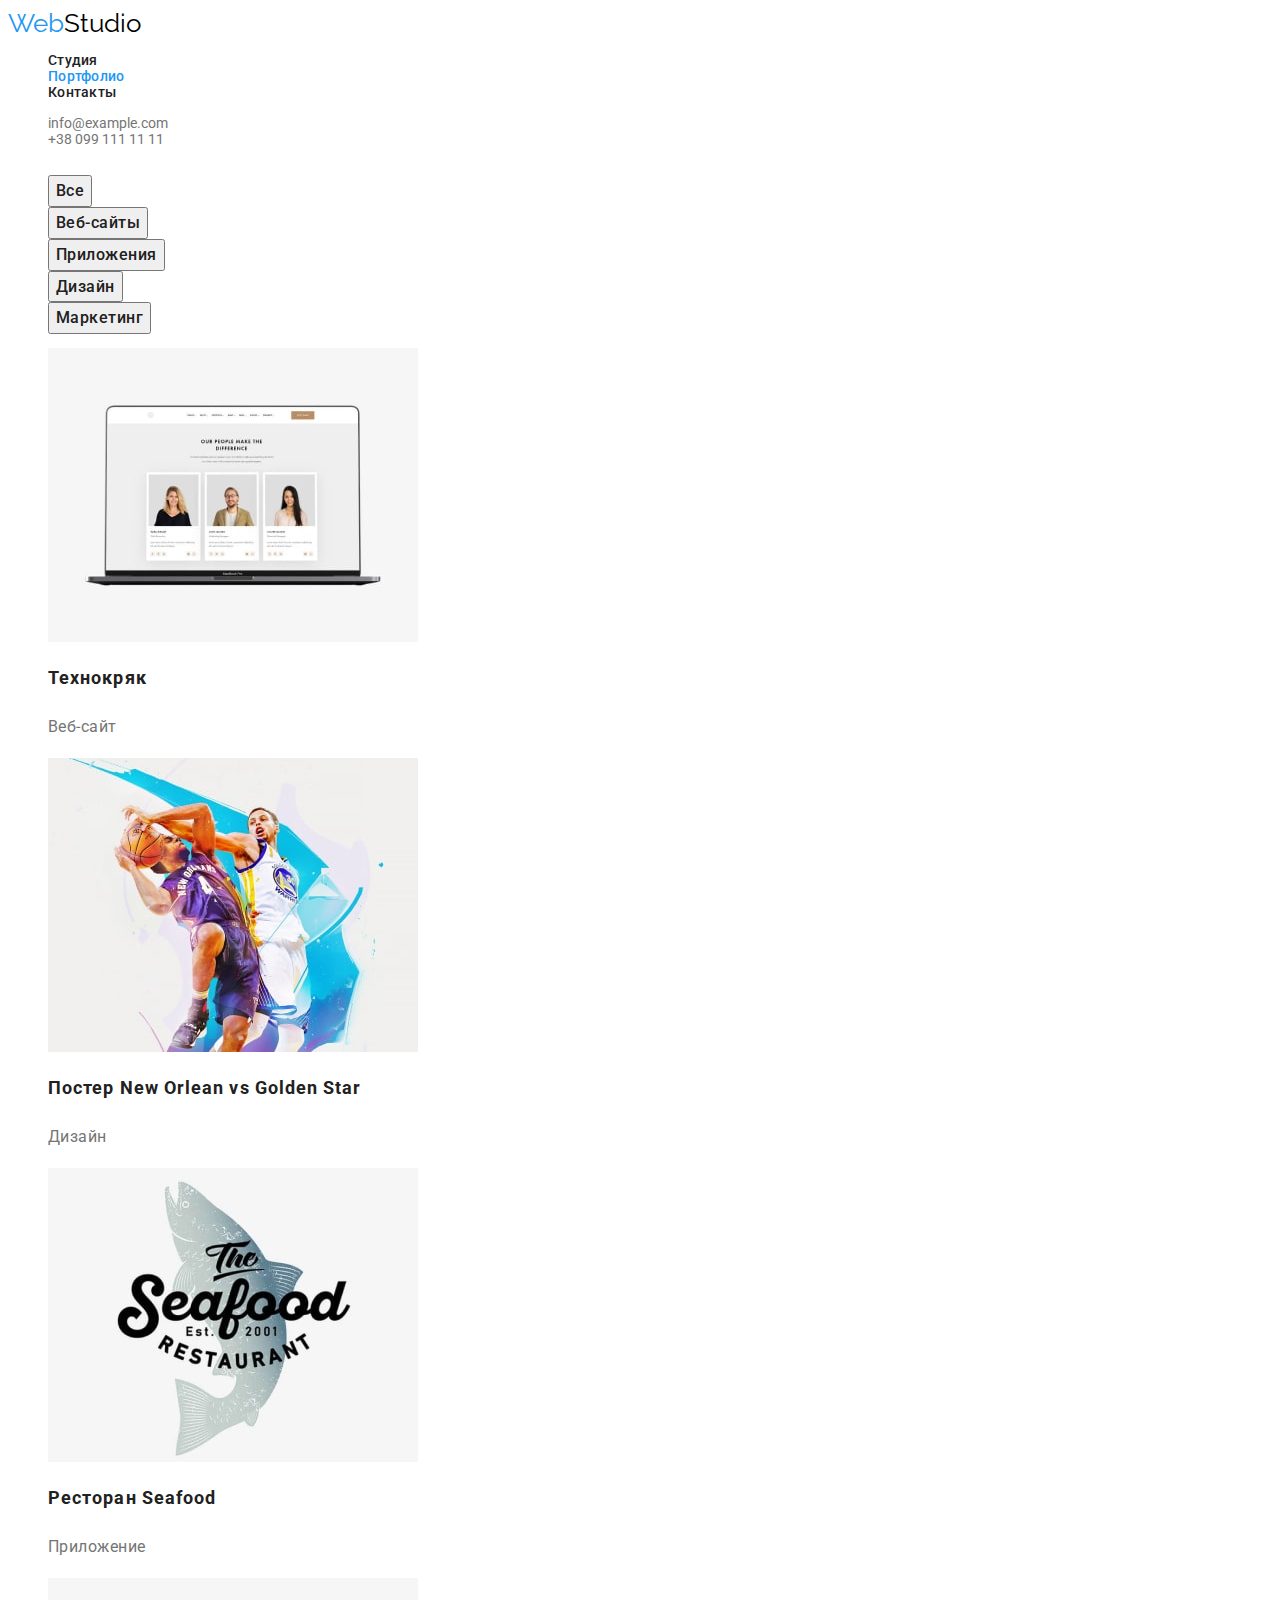
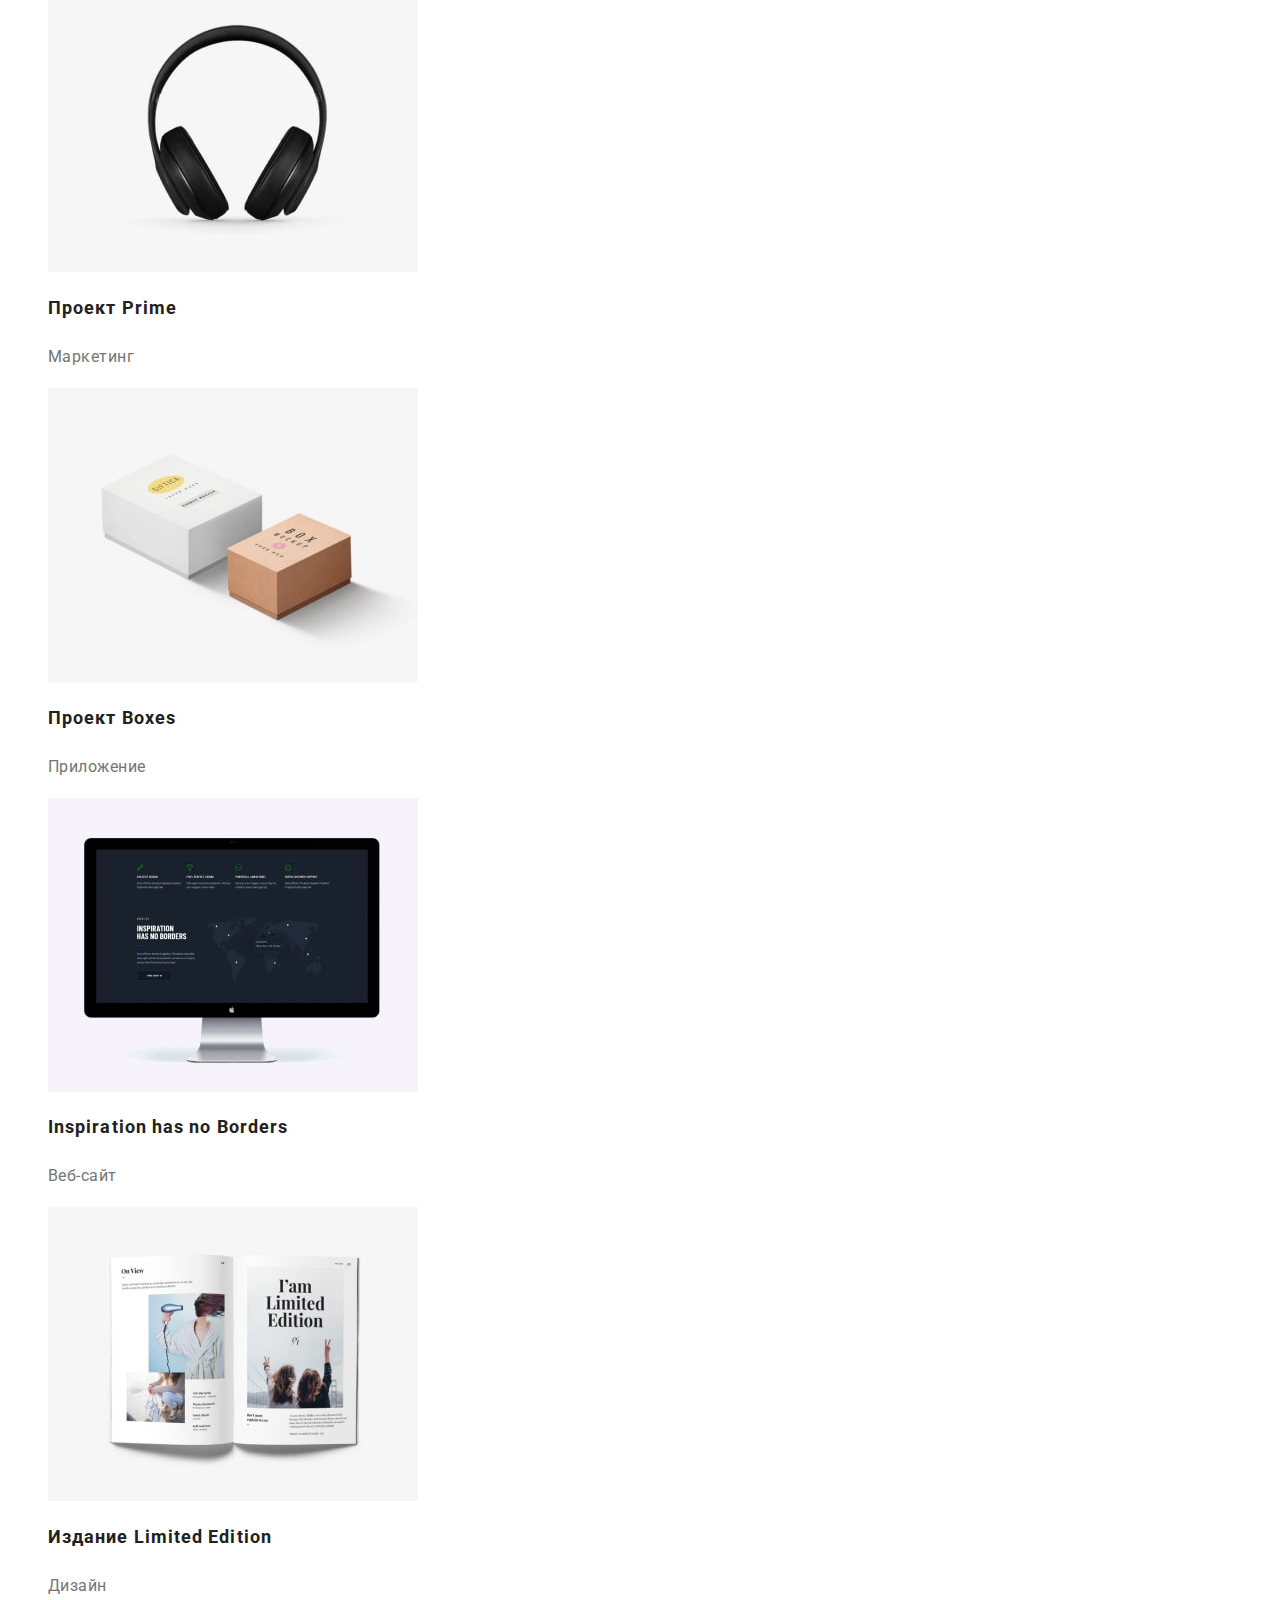
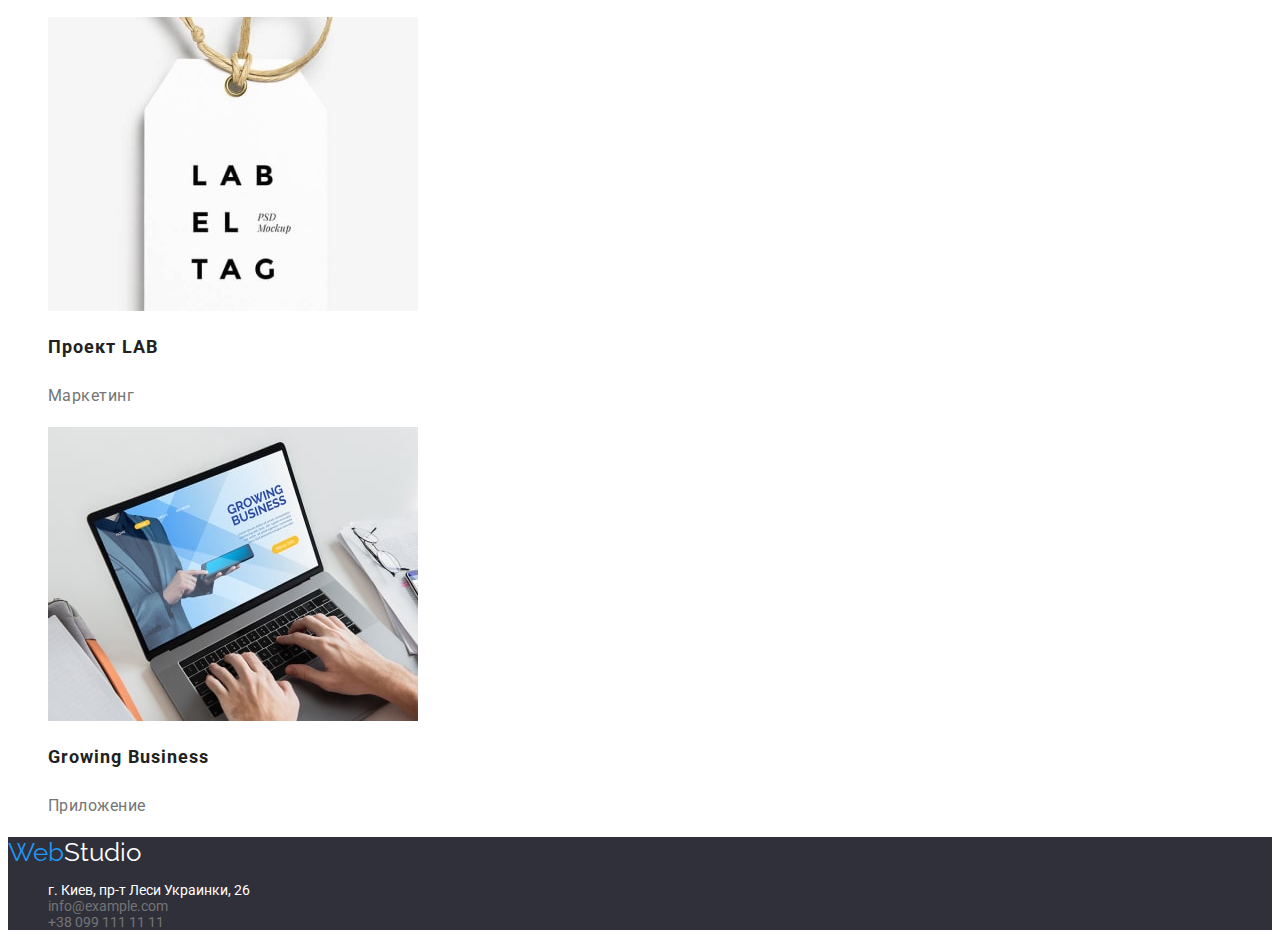
==== portfolio.html @ 63ef331a "Початок роботи з Домашнім завданням № 3" ====
<!DOCTYPE html>
<html lang="ru">
  <!------------- Цей файл є домашнім завданням № 2--------------->
  <head>
    <meta charset="UTF-8" />
    <meta http-equiv="X-UA-Compatible" content="IE=edge" />
    <meta name="viewport" content="width=device-width, initial-scale=1.0" />
    <link rel="preconnect" href="https://fonts.googleapis.com" />
    <link rel="preconnect" href="https://fonts.gstatic.com" crossorigin />
    <link
      href="https://fonts.googleapis.com/css2?family=Raleway:wght@700&family=Roboto:wght@400;500;700;900&display=swap"
      rel="stylesheet"
    />
    <!-- <link rel="stylesheet" href="./css/reset.css" /> -->
    <link
      rel="stylesheet"
      href="https://github.com/sindresorhus/modern-normalize/blob/main/modern-normalize.css"
    />
    <link rel="stylesheet" href="./css/styles.css" />
    <title>Portfolio</title>
  </head>
  <body>
    <!----------------- Шапка ---------------------------->
    <header>
      <nav>
        <a class="logo" href="./index.html"
          >Web<span class="logo-bl">Studio</span></a
        >
        <ul class="site-navigatioin">
          <li>
            <a href="./index.html" class="link link-studio">Студия</a>
          </li>
          <li>
            <a href="./portfolio.html" class="link link-portfolio current"
              >Портфолио</a
            >
          </li>
          <li>
            <a href="#contacts" class="link link-contacts">Контакты</a>
          </li>
        </ul>
      </nav>
      <ul class="list">
        <li>
          <a href="mailto:info@example.com" class="link link-mail"
            >info@example.com</a
          >
        </li>
        <li>
          <a href="tel:+380991111111" class="link link-tel"
            >+38 099 111 11 11</a
          >
        </li>
      </ul>
    </header>
    <!--------------- Основний контент -------------------->
    <main>
      <section class="filter">
        <h1 class="hidden-title">Наши работы</h1>
        <ul class="list-button list">
          <li>
            <button type="button" class="all-project-btn btn-filter">
              Все
            </button>
          </li>
          <li>
            <button type="button" class="type-project-btn btn-filter">
              Веб-сайты
            </button>
          </li>

          <li>
            <button type="button" class="type-project-btn btn-filter">
              Приложения
            </button>
          </li>
          <li>
            <button type="button" class="type-project-btn btn-filter">
              Дизайн
            </button>
          </li>
          <li>
            <button type="button" class="type-project-btn btn-filter">
              Маркетинг
            </button>
          </li>
        </ul>
        <ul class="list">
          <li>
            <img
              src="./images/tehnocrack-min.jpg"
              alt="На мониторе компьютера изображены фото троих людей"
              width="370"
            />
            <h2 class="name-project">Технокряк</h2>
            <p class="type-project">Веб-сайт</p>
          </li>
          <li>
            <img
              src="./images/poster-min.jpg"
              alt="Два баскетболиста в борьбе за мяч"
              width="370"
            />
            <h2 class="name-project">
              Постер <span lang="en">New Orlean vs Golden Star</span>
            </h2>
            <p class="type-project">Дизайн</p>
          </li>
          <li>
            <img
              src="./images/restaurant-min.jpg"
              alt="Логотип рыбного ресторана в виде рыбы"
              width="370"
            />
            <h2 class="name-project">
              Ресторан <span lang="en">Seafood</span>
            </h2>
            <p class="type-project">Приложение</p>
          </li>
          <li>
            <img
              src="./images/headphone-min.jpg"
              alt="Наушники черного цвета"
              width="370"
            />
            <h2 class="name-project">Проект <span lang="en">Prime</span></h2>
            <p class="type-project">Маркетинг</p>
          </li>
          <li>
            <img
              src="./images/boxes-min.jpg"
              alt="Изображены две картонные коробки"
              width="370"
            />
            <h2 class="name-project">Проект <span lang="en">Boxes</span></h2>
            <p class="type-project">Приложение</p>
          </li>
          <li>
            <img
              src="./images/display-min.jpg"
              alt="Изображение монитора компьютера с открытой веб-страницей"
              width="370"
            />
            <h2 class="name-project" lang="en">Inspiration has no Borders</h2>
            <p class="type-project">Веб-сайт</p>
          </li>
          <li>
            <img
              src="./images/limedition-min.jpg"
              alt="Страницы журнала"
              width="370"
            />
            <h2 class="name-project">
              Издание <span lang="en">Limited Edition</span>
            </h2>
            <p class="type-project">Дизайн</p>
          </li>
          <li>
            <img
              src="./images/label-min.jpg"
              alt="Изображение бирки с веревочкой"
              width="370"
            />
            <h2 class="name-project">Проект LAB</h2>
            <p class="type-project">Маркетинг</p>
          </li>
          <li>
            <img
              src="./images/laptop-min.jpg"
              alt="Изображение монитора компьютера с запущеным приложением"
              width="370"
            />
            <h2 class="name-project" lang="en">Growing Business</h2>
            <p class="type-project">Приложение</p>
          </li>
        </ul>
      </section>
    </main>
    <!---------------------------------- Підвал з контакатами ----------------------------->
    <footer class="footer-site">
      <a class="logo" href="./index.html"
        >Web<span class="logo-wh">Studio</span></a
      >
      <address id="contacts" class="current">
        <ul class="list-contacts list">
          <li>
            <a
              href="https://www.google.com/maps/place/%D0%B1%D1%83%D0%BB%D1%8C%D0%B2%D0%B0%D1%80+%D0%9B%D0%B5%D1%81%D1%96+%D0%A3%D0%BA%D1%80%D0%B0%D1%97%D0%BD%D0%BA%D0%B8,+26,+%D0%9A%D0%B8%D1%97%D0%B2,+02000/@50.4265807,30.5361971,17z/data=!3m1!4b1!4m5!3m4!1s0x40d4cf0e033ecbe9:0x57a4dffefec77da0!8m2!3d50.4265807!4d30.5383858"
              target="_blank"
              rel="noopener, noreferrer"
              class="link link-map"
              >г. Киев, пр-т Леси Украинки, 26</a
            >
          </li>
          <li>
            <a href="mailto:info@example.com" class="link link-mail"
              >info@example.com</a
            >
          </li>
          <li>
            <a href="tel:+380991111111" class="link link-tel"
              >+38 099 111 11 11</a
            >
          </li>
        </ul>
      </address>
    </footer>
  </body>
</html>
---- css/styles.css ----
body {
  font-family: "Roboto", sans-serif;
  color: var(--basic-text);
  background-color: var(--color-logo-wh);
  font-size: 14px;
}

.hidden-title {
  width: 1px;
  height: 1px;
  overflow: hidden;
  margin: 0;
  opacity: 0;
  margin-top: -1px;
}

:root {
  --accent-color: #2196f3;
  --color-logo-bl: #000000;
  --color-logo-wh: #ffffff;
  --color-title: #212121;
  --basic-text: #757575;
  --color-background: #2f303a;
  --background-wh: #f5f4fa;
}

.logo {
  color: var(--accent-color);
  font-family: "Raleway", sans-serif;
  font-size: 26px;
  line-height: 1.19;
  text-decoration: none;
}

.logo-bl {
  color: var(--color-logo-bl);
}

.logo-wh {
  color: var(--color-logo-wh);
}

.site-navigatioin {
  list-style: none;
  font-weight: 500;
  font-size: 14px;
  line-height: 1.14;
  letter-spacing: 0.02em;
}

.link-studio,
.link-portfolio,
.link-contacts {
  color: var(--color-title);
}

.list {
  list-style: none;
  text-decoration: none;
}

.link {
  text-decoration: none;
  font-style: normal;
}

.link:hover,
.link:focus {
  color: var(--accent-color);
}

.link:corner-present(link) {
  color-adjust: var(--accent-color);
}

.link:current(link) {
  color: var(--accent-color);
}

.link-tel,
.link-mail {
  color: var(--basic-text);
}

/* Подвал сайта */

.footer-site {
  background-color: #2f303a;
}

.link-map {
  color: #ffffff;
}

.current {
  color: var(--accent-color);
}

.hero {
  background-color: var(--color-background);
}

.title-hero {
  color: var(--color-logo-wh);
  font-weight: 900;
  font-size: 44px;
  line-height: 1.36;
  text-align: center;
  letter-spacing: 0.06em;
  text-transform: uppercase;
}

.btn-text {
  background-color: var(--accent-color);
  color: var(--color-logo-wh);
  font-family: inherit;
  font-weight: 700;
  font-size: 16px;
  line-height: 1.87;
  letter-spacing: 0.06em;
  cursor: pointer;
}

.features-list-title {
  font-weight: 700;
  font-size: 14px;
  line-height: 1.14;
  letter-spacing: 0.03em;
  text-transform: uppercase;
  color: var(--color-title);
}

.we-intereses,
.our-team-text {
  font-weight: 700;
  font-size: 36px;
  line-height: 1.16;
  letter-spacing: 0.03em;
  color: var(--color-title);
}

.our-team {
  background-color: var(--background-wh);
}

.name-person {
  font-weight: 500;
  font-size: 16px;
  line-height: 1.19;
  letter-spacing: 0.03em;
  color: var(--color-title);
}

.position {
  font-size: 16px;
  line-height: 1.87;
  letter-spacing: 0.03em;
}

/*            Портфолио                */

.btn-filter {
  font-family: inherit;
  font-weight: 500;
  font-size: 16px;
  line-height: 1.62;
  text-align: center;
  letter-spacing: 0.03em;
  cursor: pointer;
  color: var(--color-title);
}

.btn-filter:hover,
.btn-filter:focus {
  color: var(--color-logo-wh);
  background-color: var(--accent-color);
}

.btn-text:hover,
.btn-text:focus {
  color: var(--color-logo-wh);
  background-color: #188ce8;
}

.name-project {
  font-size: 18px;
  line-height: 2;
  letter-spacing: 0.06em;
  color: var(--color-title);
}

.type-project {
  font-size: 16px;
  line-height: 1.87;
  letter-spacing: 0.03em;
  color: var(--basic-text);
}
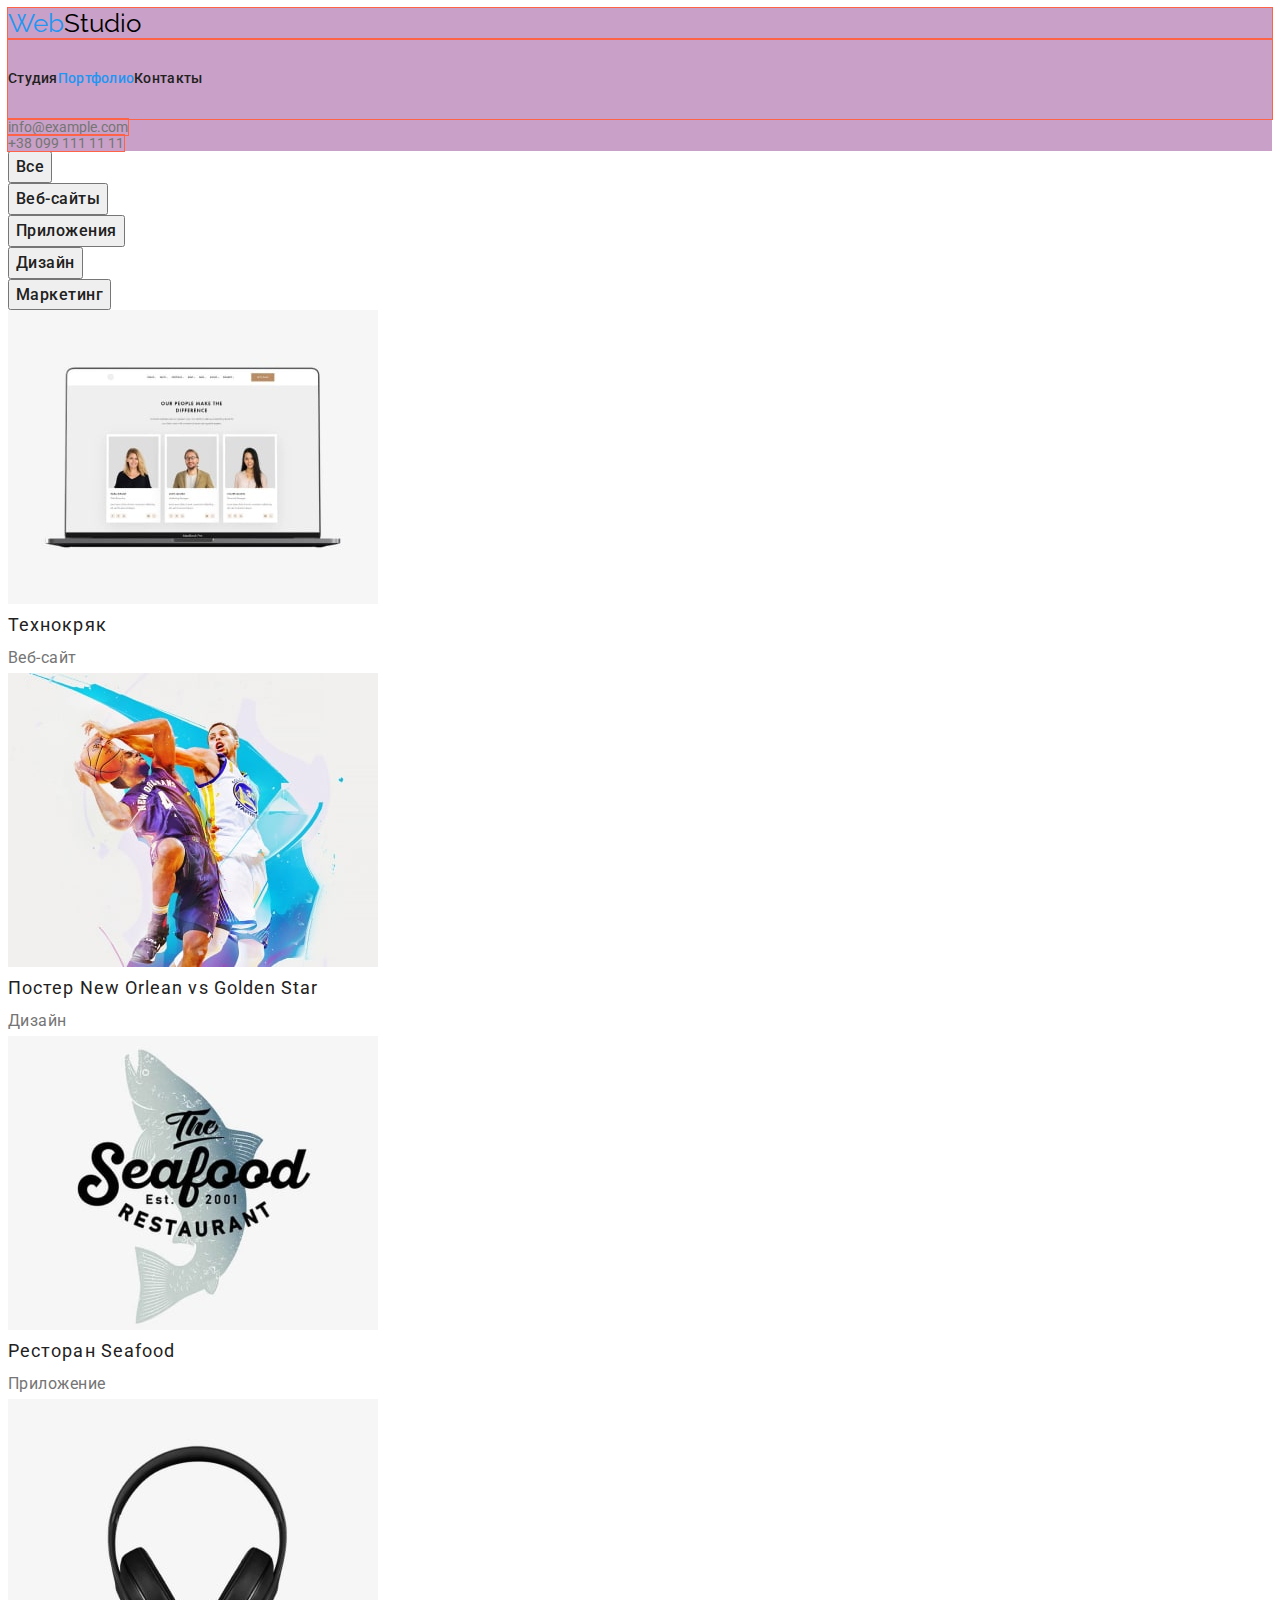
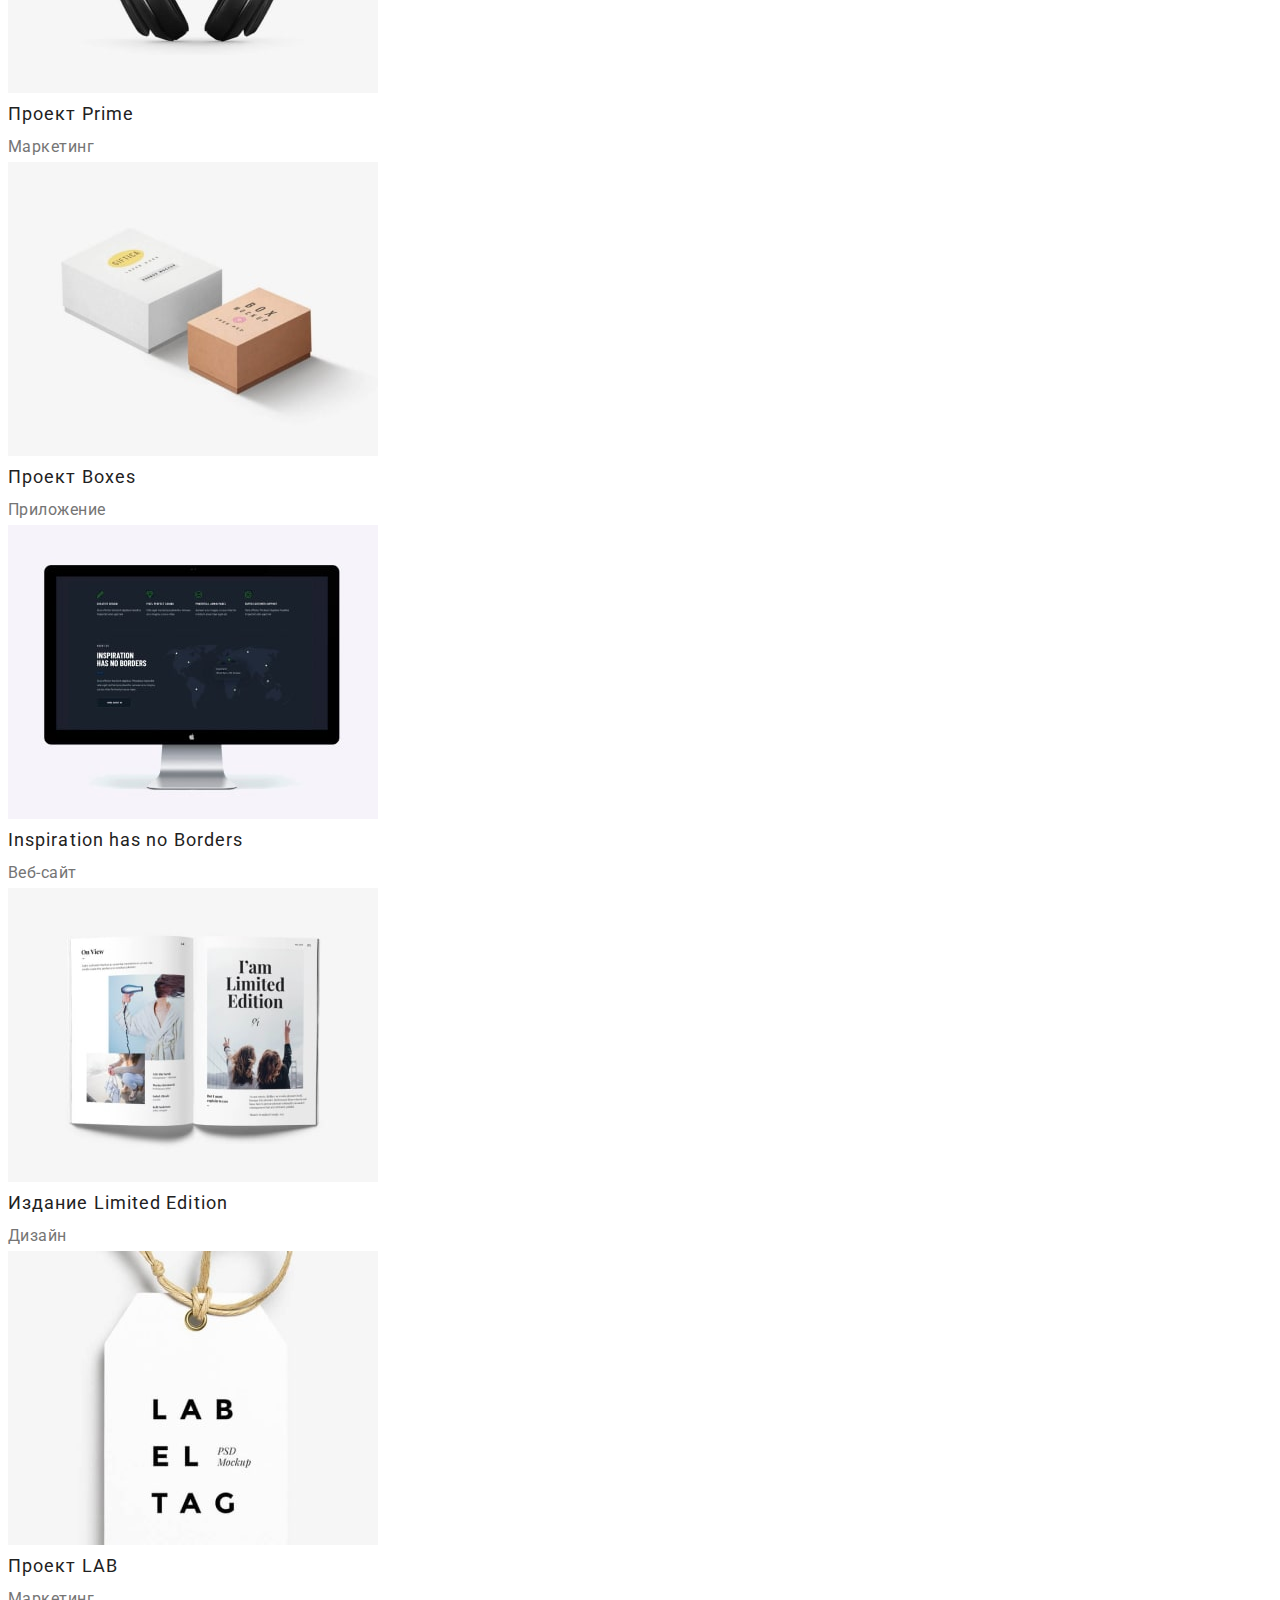
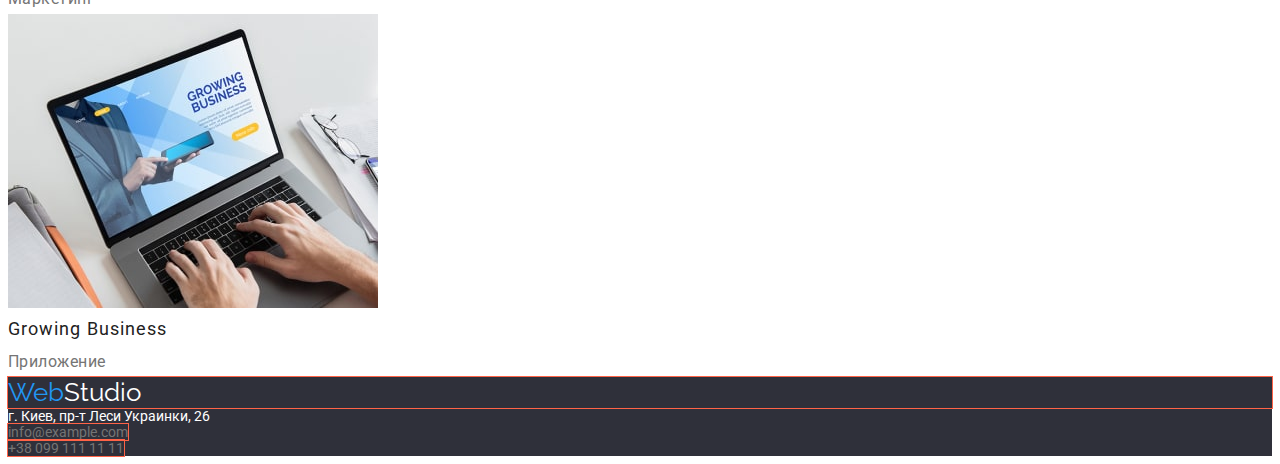
==== commit 01310054: "DZ 3 v. 1.0" ====
--- a/portfolio.html
+++ b/portfolio.html
@@ -14,7 +14,10 @@
     <!-- <link rel="stylesheet" href="./css/reset.css" /> -->
     <link
       rel="stylesheet"
-      href="https://github.com/sindresorhus/modern-normalize/blob/main/modern-normalize.css"
+      href="https://cdnjs.cloudflare.com/ajax/libs/modern-normalize/1.1.0/modern-normalize.min.css"
+      integrity="sha512-wpPYUAdjBVSE4KJnH1VR1HeZfpl1ub8YT/NKx4PuQ5NmX2tKuGu6U/JRp5y+Y8XG2tV+wKQpNHVUX03MfMFn9Q=="
+      crossorigin="anonymous"
+      referrerpolicy="no-referrer"
     />
     <link rel="stylesheet" href="./css/styles.css" />
     <title>Portfolio</title>
--- a/css/styles.css
+++ b/css/styles.css
@@ -12,6 +12,23 @@
   margin: 0;
   opacity: 0;
   margin-top: -1px;
+}
+
+h1,
+h2,
+h3,
+h4,
+h5,
+h6,
+p,
+ul {
+  margin: 0;
+  padding: 0;
+  border: 0;
+  font-size: 100%;
+  font: inherit;
+  vertical-align: baseline;
+  list-style: none;
 }
 
 :root {
@@ -24,12 +41,37 @@
   --background-wh: #f5f4fa;
 }
 
+header {
+  background-color: rgb(201, 160, 199);
+}
+
+.container {
+  width: 1200px;
+  outline: solid rebeccapurple;
+  display: flex;
+  padding: 0 15px;
+}
+
+.container-header {
+  display: flex;
+  flex-direction: row;
+  justify-content: start;
+  align-items: center;
+}
+
+.navigation {
+  display: flex;
+}
+
 .logo {
   color: var(--accent-color);
   font-family: "Raleway", sans-serif;
   font-size: 26px;
   line-height: 1.19;
   text-decoration: none;
+  display: flex;
+  align-items: center;
+  outline: solid 1px tomato;
 }
 
 .logo-bl {
@@ -41,17 +83,25 @@
 }
 
 .site-navigatioin {
-  list-style: none;
   font-weight: 500;
   font-size: 14px;
   line-height: 1.14;
   letter-spacing: 0.02em;
+  outline: tomato solid 1px;
+  display: flex;
+  align-items: center;
+}
+
+.site-nav-item {
+  outline: tomato 1px solid;
 }
 
 .link-studio,
 .link-portfolio,
 .link-contacts {
   color: var(--color-title);
+  padding: 32px 0;
+  display: block;
 }
 
 .list {
@@ -59,6 +109,11 @@
   text-decoration: none;
 }
 
+.mail-tel {
+  outline: tomato solid 1px;
+  display: flex;
+}
+
 .link {
   text-decoration: none;
   font-style: normal;
@@ -80,6 +135,7 @@
 .link-tel,
 .link-mail {
   color: var(--basic-text);
+  outline: tomato solid 1px;
 }
 
 /* Подвал сайта */
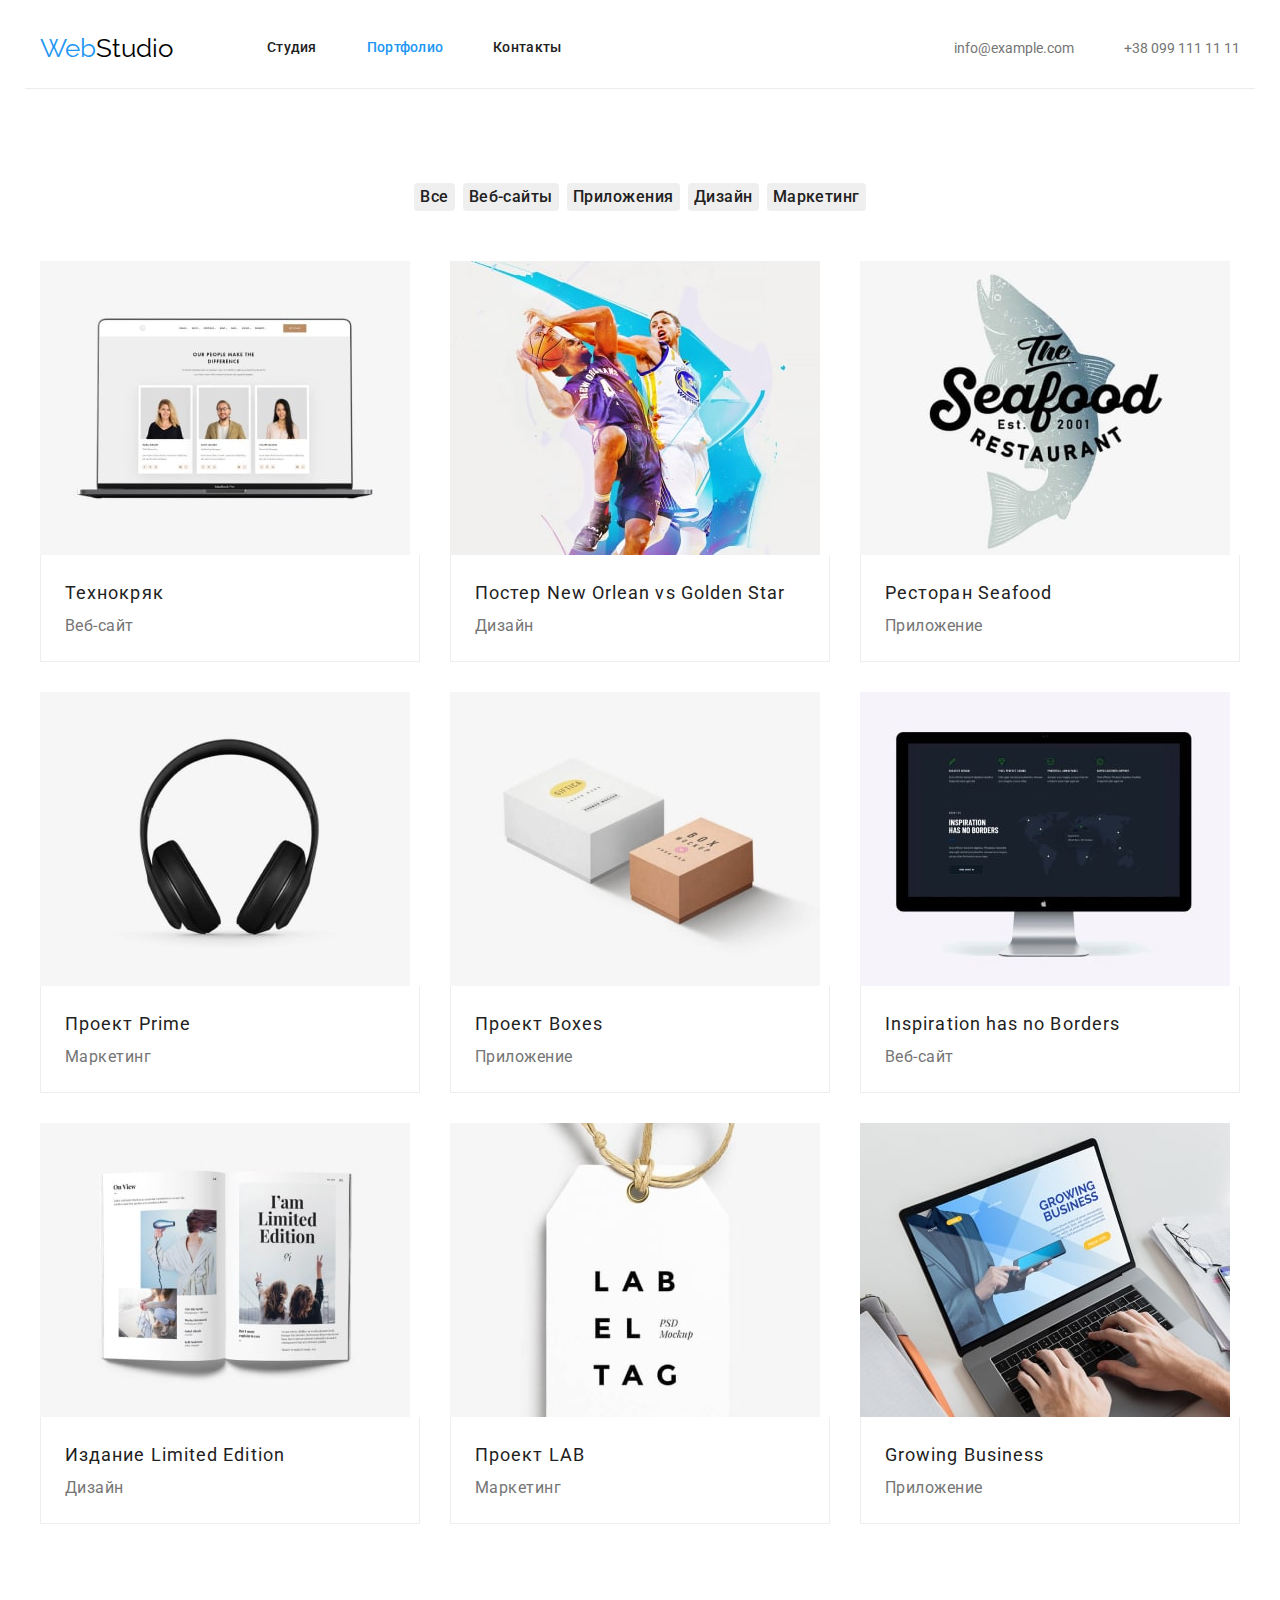
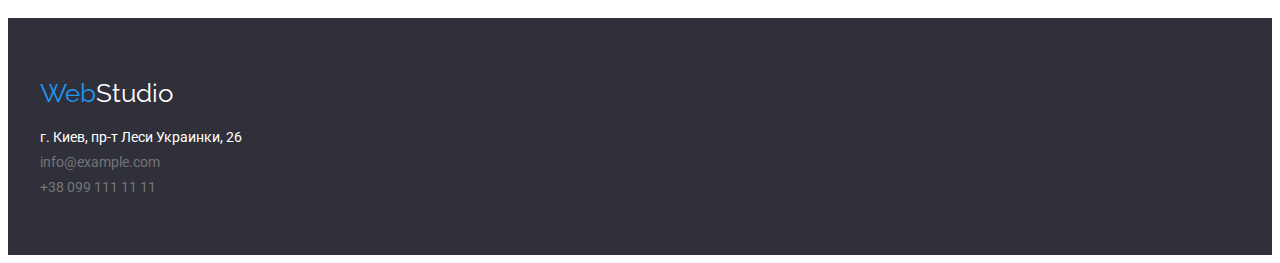
==== commit 077576d1: "DZ № 3 V 1.1" ====
--- a/portfolio.html
+++ b/portfolio.html
@@ -1,6 +1,6 @@
 <!DOCTYPE html>
 <html lang="ru">
-  <!------------- Цей файл є домашнім завданням № 2--------------->
+  <!------------- Цей файл є домашнім завданням № 3--------------->
   <head>
     <meta charset="UTF-8" />
     <meta http-equiv="X-UA-Compatible" content="IE=edge" />
@@ -23,190 +23,213 @@
     <title>Portfolio</title>
   </head>
   <body>
-    <!----------------- Шапка ---------------------------->
+    <!------- Шапка ------------------->
     <header>
-      <nav>
-        <a class="logo" href="./index.html"
-          >Web<span class="logo-bl">Studio</span></a
-        >
-        <ul class="site-navigatioin">
-          <li>
-            <a href="./index.html" class="link link-studio">Студия</a>
-          </li>
-          <li>
-            <a href="./portfolio.html" class="link link-portfolio current"
-              >Портфолио</a
+      <div class="container container-header">
+        <nav class="navigation">
+          <a class="logo link" href="./index.html" lang="en"
+            >Web<span class="logo-bl">Studio</span></a
+          >
+          <ul class="site-navigatioin">
+            <li class="site-nav-item">
+              <a href="./index.html" class="link link-studio">Студия</a>
+            </li>
+            <li class="site-nav-item">
+              <a href="./portfolio.html" class="link link-portfolio current"
+                >Портфолио</a
+              >
+            </li>
+            <li class="site-nav-item">
+              <a href="#contacts" class="link link-contacts">Контакты</a>
+            </li>
+          </ul>
+        </nav>
+
+        <ul class="contacts-header">
+          <li class="item-contacts-header">
+            <a href="mailto:info@example.com" class="link link-mail"
+              >info@example.com</a
             >
           </li>
-          <li>
-            <a href="#contacts" class="link link-contacts">Контакты</a>
+          <li class="item-contacts-header">
+            <a href="tel:+380991111111" class="link link-tel"
+              >+38 099 111 11 11</a
+            >
           </li>
         </ul>
-      </nav>
-      <ul class="list">
-        <li>
-          <a href="mailto:info@example.com" class="link link-mail"
-            >info@example.com</a
-          >
-        </li>
-        <li>
-          <a href="tel:+380991111111" class="link link-tel"
-            >+38 099 111 11 11</a
-          >
-        </li>
-      </ul>
+      </div>
     </header>
     <!--------------- Основний контент -------------------->
-    <main>
-      <section class="filter">
-        <h1 class="hidden-title">Наши работы</h1>
+    <main class="container">
+      <h1 class="hidden-title">Наши работы</h1>
+      <div class="section">
         <ul class="list-button list">
-          <li>
+          <li class="item-list-button">
             <button type="button" class="all-project-btn btn-filter">
               Все
             </button>
           </li>
-          <li>
+          <li class="item-list-button">
             <button type="button" class="type-project-btn btn-filter">
               Веб-сайты
             </button>
           </li>
+          <li class="item-list-button">
+            <button type="button" class="type-project-btn btn-filter">
+              Приложения
+            </button>
+          </li>
+          <li class="item-list-button">
+            <button type="button" class="type-project-btn btn-filter">
+              Дизайн
+            </button>
+          </li>
+          <li class="item-list-button">
+            <button type="button" class="type-project-btn btn-filter">
+              Маркетинг
+            </button>
+          </li>
+        </ul>
 
-          <li>
-            <button type="button" class="type-project-btn btn-filter">
-              Приложения
-            </button>
-          </li>
-          <li>
-            <button type="button" class="type-project-btn btn-filter">
-              Дизайн
-            </button>
-          </li>
-          <li>
-            <button type="button" class="type-project-btn btn-filter">
-              Маркетинг
-            </button>
-          </li>
-        </ul>
-        <ul class="list">
-          <li>
+        <ul class="list list-project">
+          <li class="item-list-project">
             <img
               src="./images/tehnocrack-min.jpg"
               alt="На мониторе компьютера изображены фото троих людей"
               width="370"
             />
-            <h2 class="name-project">Технокряк</h2>
-            <p class="type-project">Веб-сайт</p>
-          </li>
-          <li>
+            <div class="text-project">
+              <h2 class="name-project">Технокряк</h2>
+              <p class="type-project">Веб-сайт</p>
+            </div>
+          </li>
+          <li class="item-list-project">
             <img
               src="./images/poster-min.jpg"
               alt="Два баскетболиста в борьбе за мяч"
               width="370"
             />
-            <h2 class="name-project">
-              Постер <span lang="en">New Orlean vs Golden Star</span>
-            </h2>
-            <p class="type-project">Дизайн</p>
-          </li>
-          <li>
+            <div class="text-project">
+              <h2 class="name-project">
+                Постер <span lang="en">New Orlean vs Golden Star</span>
+              </h2>
+              <p class="type-project">Дизайн</p>
+            </div>
+          </li>
+          <li class="item-list-project">
             <img
               src="./images/restaurant-min.jpg"
               alt="Логотип рыбного ресторана в виде рыбы"
               width="370"
             />
-            <h2 class="name-project">
-              Ресторан <span lang="en">Seafood</span>
-            </h2>
-            <p class="type-project">Приложение</p>
-          </li>
-          <li>
+            <div class="text-project">
+              <h2 class="name-project">
+                Ресторан <span lang="en">Seafood</span>
+              </h2>
+              <p class="type-project">Приложение</p>
+            </div>
+          </li>
+          <li class="item-list-project">
             <img
               src="./images/headphone-min.jpg"
               alt="Наушники черного цвета"
               width="370"
             />
-            <h2 class="name-project">Проект <span lang="en">Prime</span></h2>
-            <p class="type-project">Маркетинг</p>
-          </li>
-          <li>
+            <div class="text-project">
+              <h2 class="name-project">Проект <span lang="en">Prime</span></h2>
+              <p class="type-project">Маркетинг</p>
+            </div>
+          </li>
+          <li class="item-list-project">
             <img
               src="./images/boxes-min.jpg"
               alt="Изображены две картонные коробки"
               width="370"
             />
-            <h2 class="name-project">Проект <span lang="en">Boxes</span></h2>
-            <p class="type-project">Приложение</p>
-          </li>
-          <li>
+            <div class="text-project">
+              <h2 class="name-project">Проект <span lang="en">Boxes</span></h2>
+              <p class="type-project">Приложение</p>
+            </div>
+          </li>
+          <li class="item-list-project">
             <img
               src="./images/display-min.jpg"
               alt="Изображение монитора компьютера с открытой веб-страницей"
               width="370"
             />
-            <h2 class="name-project" lang="en">Inspiration has no Borders</h2>
-            <p class="type-project">Веб-сайт</p>
-          </li>
-          <li>
+            <div class="text-project">
+              <h2 class="name-project" lang="en">Inspiration has no Borders</h2>
+              <p class="type-project">Веб-сайт</p>
+            </div>
+          </li>
+          <li class="item-list-project">
             <img
               src="./images/limedition-min.jpg"
               alt="Страницы журнала"
               width="370"
             />
-            <h2 class="name-project">
-              Издание <span lang="en">Limited Edition</span>
-            </h2>
-            <p class="type-project">Дизайн</p>
-          </li>
-          <li>
+            <div class="text-project">
+              <h2 class="name-project">
+                Издание <span lang="en">Limited Edition</span>
+              </h2>
+              <p class="type-project">Дизайн</p>
+            </div>
+          </li>
+          <li class="item-list-project">
             <img
               src="./images/label-min.jpg"
               alt="Изображение бирки с веревочкой"
               width="370"
             />
-            <h2 class="name-project">Проект LAB</h2>
-            <p class="type-project">Маркетинг</p>
-          </li>
-          <li>
+            <div class="text-project">
+              <h2 class="name-project">Проект LAB</h2>
+              <p class="type-project">Маркетинг</p>
+            </div>
+          </li>
+          <li class="item-list-project">
             <img
               src="./images/laptop-min.jpg"
               alt="Изображение монитора компьютера с запущеным приложением"
               width="370"
             />
-            <h2 class="name-project" lang="en">Growing Business</h2>
-            <p class="type-project">Приложение</p>
+            <div class="text-project">
+              <h2 class="name-project" lang="en">Growing Business</h2>
+              <p class="type-project">Приложение</p>
+            </div>
           </li>
         </ul>
-      </section>
+      </div>
     </main>
     <!---------------------------------- Підвал з контакатами ----------------------------->
     <footer class="footer-site">
-      <a class="logo" href="./index.html"
-        >Web<span class="logo-wh">Studio</span></a
-      >
-      <address id="contacts" class="current">
-        <ul class="list-contacts list">
-          <li>
-            <a
-              href="https://www.google.com/maps/place/%D0%B1%D1%83%D0%BB%D1%8C%D0%B2%D0%B0%D1%80+%D0%9B%D0%B5%D1%81%D1%96+%D0%A3%D0%BA%D1%80%D0%B0%D1%97%D0%BD%D0%BA%D0%B8,+26,+%D0%9A%D0%B8%D1%97%D0%B2,+02000/@50.4265807,30.5361971,17z/data=!3m1!4b1!4m5!3m4!1s0x40d4cf0e033ecbe9:0x57a4dffefec77da0!8m2!3d50.4265807!4d30.5383858"
-              target="_blank"
-              rel="noopener, noreferrer"
-              class="link link-map"
-              >г. Киев, пр-т Леси Украинки, 26</a
-            >
-          </li>
-          <li>
-            <a href="mailto:info@example.com" class="link link-mail"
-              >info@example.com</a
-            >
-          </li>
-          <li>
-            <a href="tel:+380991111111" class="link link-tel"
-              >+38 099 111 11 11</a
-            >
-          </li>
-        </ul>
-      </address>
+      <div class="container container-footer">
+        <a class="logo link logo-footer" href="./index.html"
+          >Web<span class="logo-wh">Studio</span></a
+        >
+        <address id="contacts">
+          <ul class="list-contacts list">
+            <li class="item-contacts-footer">
+              <a
+                href="https://www.google.com/maps/place/%D0%B1%D1%83%D0%BB%D1%8C%D0%B2%D0%B0%D1%80+%D0%9B%D0%B5%D1%81%D1%96+%D0%A3%D0%BA%D1%80%D0%B0%D1%97%D0%BD%D0%BA%D0%B8,+26,+%D0%9A%D0%B8%D1%97%D0%B2,+02000/@50.4265807,30.5361971,17z/data=!3m1!4b1!4m5!3m4!1s0x40d4cf0e033ecbe9:0x57a4dffefec77da0!8m2!3d50.4265807!4d30.5383858"
+                target="_blank"
+                rel="noopener, noreferrer"
+                class="link link-map"
+                >г. Киев, пр-т Леси Украинки, 26</a
+              >
+            </li>
+            <li class="item-contacts-footer">
+              <a href="mailto:info@example.com" class="link link-mail"
+                >info@example.com</a
+              >
+            </li>
+            <li class="item-contacts-footer">
+              <a href="tel:+380991111111" class="link link-tel"
+                >+38 099 111 11 11</a
+              >
+            </li>
+          </ul>
+        </address>
+      </div>
     </footer>
   </body>
 </html>
--- a/css/styles.css
+++ b/css/styles.css
@@ -31,6 +31,15 @@
   list-style: none;
 }
 
+img {
+  display: block;
+}
+
+button {
+  border: none;
+  border-radius: 4px;
+}
+
 :root {
   --accent-color: #2196f3;
   --color-logo-bl: #000000;
@@ -41,22 +50,17 @@
   --background-wh: #f5f4fa;
 }
 
-header {
-  background-color: rgb(201, 160, 199);
-}
-
 .container {
   width: 1200px;
-  outline: solid rebeccapurple;
-  display: flex;
   padding: 0 15px;
+  margin: 0 auto;
 }
 
 .container-header {
   display: flex;
-  flex-direction: row;
-  justify-content: start;
+  justify-content: space-between;
   align-items: center;
+  border-bottom: 1px solid #ececec;
 }
 
 .navigation {
@@ -71,7 +75,6 @@
   text-decoration: none;
   display: flex;
   align-items: center;
-  outline: solid 1px tomato;
 }
 
 .logo-bl {
@@ -87,13 +90,13 @@
   font-size: 14px;
   line-height: 1.14;
   letter-spacing: 0.02em;
-  outline: tomato solid 1px;
   display: flex;
   align-items: center;
-}
-
-.site-nav-item {
-  outline: tomato 1px solid;
+  margin-left: 94px;
+}
+
+.site-nav-item:not(:last-child) {
+  margin-right: 50px;
 }
 
 .link-studio,
@@ -104,13 +107,11 @@
   display: block;
 }
 
-.list {
-  list-style: none;
-  text-decoration: none;
-}
-
-.mail-tel {
-  outline: tomato solid 1px;
+.item-contacts-header:not(:last-child) {
+  margin-right: 50px;
+}
+
+.contacts-header {
   display: flex;
 }
 
@@ -132,10 +133,14 @@
   color: var(--accent-color);
 }
 
+.current {
+  color: var(--accent-color);
+}
+
 .link-tel,
 .link-mail {
   color: var(--basic-text);
-  outline: tomato solid 1px;
+  display: block;
 }
 
 /* Подвал сайта */
@@ -144,16 +149,30 @@
   background-color: #2f303a;
 }
 
+.container-footer {
+  display: flex;
+  flex-direction: column;
+  align-items: flex-start;
+  padding: 60px 15px;
+}
+
+.logo-footer {
+  margin-bottom: 20px;
+}
+
 .link-map {
   color: #ffffff;
 }
 
-.current {
-  color: var(--accent-color);
-}
+.item-contacts-footer:not(:last-child) {
+  margin-bottom: 9px;
+}
+
+/*        Основний контент     */
 
 .hero {
   background-color: var(--color-background);
+  padding: 200px 0;
 }
 
 .title-hero {
@@ -164,6 +183,9 @@
   text-align: center;
   letter-spacing: 0.06em;
   text-transform: uppercase;
+  max-width: 650px;
+  margin: 0 auto;
+  margin-bottom: 30px;
 }
 
 .btn-text {
@@ -175,6 +197,26 @@
   line-height: 1.87;
   letter-spacing: 0.06em;
   cursor: pointer;
+  display: block;
+  margin: 0 auto;
+  padding: 10px 32px;
+}
+
+.section {
+  padding: 94px 0px;
+}
+
+.features {
+  padding-bottom: 0px;
+}
+
+.features-list {
+  display: flex;
+  justify-content: space-between;
+}
+
+.item-features-list:not(:last-child) {
+  margin-right: 30px;
 }
 
 .features-list-title {
@@ -185,20 +227,53 @@
   text-transform: uppercase;
   color: var(--color-title);
 }
-
-.we-intereses,
-.our-team-text {
+.features-list-text {
+  font-size: 14px;
+  line-height: 1.71;
+  letter-spacing: 0.03em;
+  color: var(--basic-text);
+}
+
+.we-intereses-title,
+.our-team-title {
   font-weight: 700;
   font-size: 36px;
   line-height: 1.16;
   letter-spacing: 0.03em;
   color: var(--color-title);
-}
+  margin-bottom: 50px;
+  text-align: center;
+}
+
+.we-intereses-list {
+  display: flex;
+  justify-content: space-between;
+}
+
+/* Секія "Наша команда" */
 
 .our-team {
   background-color: var(--background-wh);
 }
 
+.our-team-list {
+  display: flex;
+  justify-content: space-between;
+}
+
+.our-team-list-item {
+  background: #ffffff;
+  box-shadow: 0px 1px 3px rgba(0, 0, 0, 0.12), 0px 1px 1px rgba(0, 0, 0, 0.14),
+    0px 2px 1px rgba(0, 0, 0, 0.2);
+  border-radius: 0px 0px 4px 4px;
+}
+
+.our-team-text {
+  margin: 0;
+  margin: 30px auto;
+  text-align: center;
+}
+
 .name-person {
   font-weight: 500;
   font-size: 16px;
@@ -214,6 +289,16 @@
 }
 
 /*            Портфолио                */
+
+.list-button {
+  display: flex;
+  justify-content: center;
+  margin-bottom: 50px;
+}
+
+.item-list-button:not(:last-child) {
+  margin-right: 8px;
+}
 
 .btn-filter {
   font-family: inherit;
@@ -236,6 +321,13 @@
 .btn-text:focus {
   color: var(--color-logo-wh);
   background-color: #188ce8;
+}
+
+.btn-filter:hover,
+.btn-filter:focus {
+  box-shadow: 0px 3px 1px rgba(0, 0, 0, 0.1), 0px 1px 2px rgba(0, 0, 0, 0.08),
+    0px 2px 2px rgba(0, 0, 0, 0.12);
+  border-radius: 4px;
 }
 
 .name-project {
@@ -251,3 +343,22 @@
   letter-spacing: 0.03em;
   color: var(--basic-text);
 }
+
+.list-project {
+  display: flex;
+  flex-wrap: wrap;
+  margin-left: -30px;
+  margin-top: -30px;
+}
+
+.item-list-project {
+  flex-basis: calc(100% / 3 - 30px);
+  margin-left: 30px;
+  margin-top: 30px;
+}
+
+.text-project {
+  border: solid 1px #eeeeee;
+  border-top: none;
+  padding: 20px 24px;
+}
